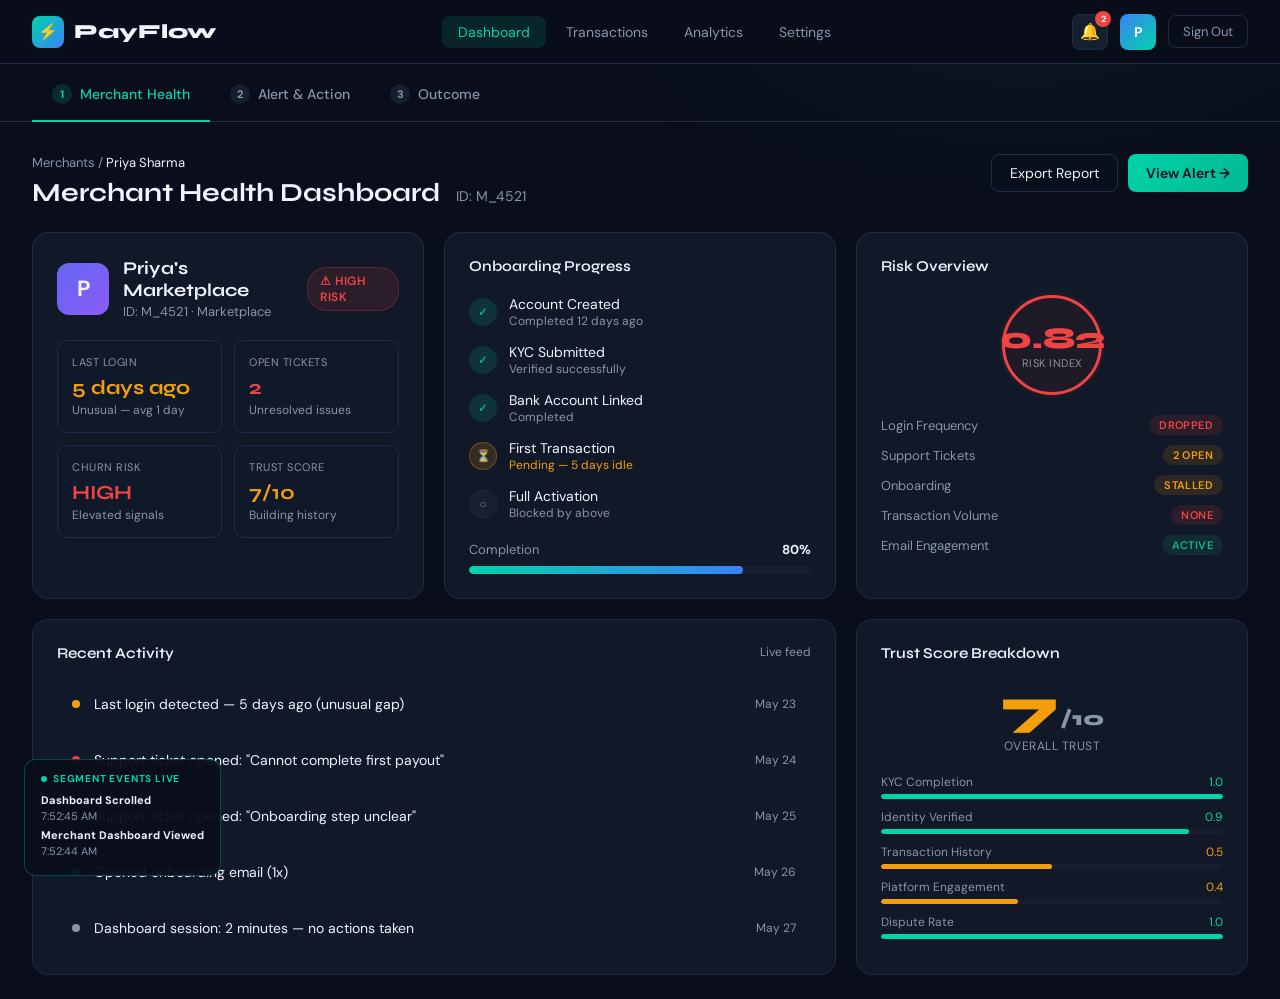
==== dashboard.html @ 8a87b772 "Add files via upload" ====
<!DOCTYPE html>
<html lang="en">
<head>
<meta charset="UTF-8"/>
<meta name="viewport" content="width=device-width, initial-scale=1.0"/>
<title>PayFlow – Merchant Dashboard</title>
<link href="https://fonts.googleapis.com/css2?family=Syne:wght@400;600;700;800&family=DM+Sans:wght@300;400;500&display=swap" rel="stylesheet"/>
<style>
  :root {
    --bg: #0a0e1a;
    --panel: #111827;
    --border: #1e2d45;
    --accent: #00d4aa;
    --accent2: #3b82f6;
    --warn: #f59e0b;
    --danger: #ef4444;
    --success: #10b981;
    --text: #f0f4ff;
    --muted: #8896a8;
    --card: #151f2e;
    --card2: #0f1929;
  }
  * { box-sizing: border-box; margin: 0; padding: 0; }
  body {
    background: var(--bg);
    font-family: 'DM Sans', sans-serif;
    color: var(--text);
    min-height: 100vh;
  }
  body::before {
    content: '';
    position: fixed; inset: 0;
    background: radial-gradient(ellipse 60% 40% at 80% 0%, rgba(0,212,170,0.05) 0%, transparent 60%);
    pointer-events: none; z-index: 0;
  }

  /* ---- TOPBAR ---- */
  .topbar {
    position: sticky; top: 0; z-index: 100;
    display: flex; align-items: center; justify-content: space-between;
    padding: 0 32px;
    height: 64px;
    background: rgba(10,14,26,0.92);
    backdrop-filter: blur(12px);
    border-bottom: 1px solid var(--border);
  }
  .logo {
    display: flex; align-items: center; gap: 10px;
    font-family: 'Syne', sans-serif; font-size: 20px; font-weight: 800;
  }
  .logo-icon {
    width: 32px; height: 32px;
    background: linear-gradient(135deg, var(--accent), var(--accent2));
    border-radius: 8px;
    display: flex; align-items: center; justify-content: center; font-size: 16px;
  }
  .nav-pills { display: flex; gap: 4px; }
  .nav-pill {
    padding: 7px 16px; border-radius: 8px; font-size: 14px;
    cursor: pointer; transition: all 0.2s; border: none;
    background: transparent; color: var(--muted); font-family: 'DM Sans', sans-serif;
  }
  .nav-pill:hover { color: var(--text); background: rgba(255,255,255,0.05); }
  .nav-pill.active { background: rgba(0,212,170,0.12); color: var(--accent); }
  .topbar-right { display: flex; align-items: center; gap: 12px; }
  .notification-btn {
    width: 36px; height: 36px; border-radius: 8px;
    background: var(--card); border: 1px solid var(--border);
    display: flex; align-items: center; justify-content: center;
    cursor: pointer; position: relative; font-size: 16px;
  }
  .notif-badge {
    position: absolute; top: -4px; right: -4px;
    width: 16px; height: 16px; border-radius: 50%;
    background: var(--danger); color: white;
    font-size: 9px; font-weight: 700;
    display: flex; align-items: center; justify-content: center;
  }
  .avatar {
    width: 36px; height: 36px; border-radius: 8px;
    background: linear-gradient(135deg, var(--accent2), var(--accent));
    display: flex; align-items: center; justify-content: center;
    font-weight: 700; font-size: 14px; color: white; cursor: pointer;
  }
  .logout-btn {
    padding: 7px 14px; border-radius: 8px;
    background: transparent; border: 1px solid var(--border);
    color: var(--muted); font-size: 13px; cursor: pointer;
    font-family: 'DM Sans', sans-serif;
    transition: all 0.2s;
  }
  .logout-btn:hover { border-color: var(--danger); color: var(--danger); }

  /* ---- SCREENS ---- */
  .screen { display: none; }
  .screen.active { display: block; }

  /* ---- SCREEN 1: MERCHANT DASHBOARD ---- */
  .page-header {
    padding: 32px 32px 0;
    display: flex; justify-content: space-between; align-items: flex-start;
  }
  .breadcrumb { font-size: 13px; color: var(--muted); margin-bottom: 6px; }
  .breadcrumb span { color: var(--text); }
  .page-title {
    font-family: 'Syne', sans-serif; font-size: 26px; font-weight: 700;
  }
  .page-title small { font-size: 14px; color: var(--muted); font-weight: 400; font-family: 'DM Sans', sans-serif; margin-left: 10px; }
  .action-row { display: flex; gap: 10px; }
  .btn-outline {
    padding: 9px 18px; border-radius: 8px;
    background: transparent; border: 1px solid var(--border);
    color: var(--text); font-size: 14px; cursor: pointer;
    font-family: 'DM Sans', sans-serif; transition: all 0.2s;
  }
  .btn-outline:hover { border-color: var(--accent); color: var(--accent); }
  .btn-action {
    padding: 9px 18px; border-radius: 8px;
    background: linear-gradient(135deg, var(--accent), #00b894);
    color: #0a0e1a; font-size: 14px; font-weight: 600; cursor: pointer;
    font-family: 'DM Sans', sans-serif; border: none; transition: all 0.2s;
  }
  .btn-action:hover { transform: translateY(-1px); box-shadow: 0 4px 16px rgba(0,212,170,0.3); }
  .dashboard-grid {
    padding: 24px 32px;
    display: grid;
    grid-template-columns: 1fr 1fr 1fr;
    grid-template-rows: auto auto;
    gap: 20px;
  }
  .merchant-card {
    grid-column: 1 / 2;
    grid-row: 1 / 2;
    background: var(--panel);
    border: 1px solid var(--border);
    border-radius: 16px; padding: 24px;
  }
  .merchant-header { display: flex; align-items: center; gap: 14px; margin-bottom: 20px; }
  .merchant-avatar {
    width: 52px; height: 52px; border-radius: 12px;
    background: linear-gradient(135deg, #6366f1, #8b5cf6);
    display: flex; align-items: center; justify-content: center;
    font-size: 22px; font-weight: 700; flex-shrink: 0;
  }
  .merchant-meta h3 { font-family: 'Syne', sans-serif; font-size: 18px; font-weight: 700; }
  .merchant-meta p { color: var(--muted); font-size: 13px; margin-top: 2px; }
  .merchant-badge {
    margin-left: auto; padding: 5px 12px; border-radius: 20px;
    font-size: 12px; font-weight: 600; text-transform: uppercase; letter-spacing: 0.5px;
  }
  .badge-high { background: rgba(239,68,68,0.12); color: var(--danger); border: 1px solid rgba(239,68,68,0.25); }
  .badge-medium { background: rgba(245,158,11,0.12); color: var(--warn); border: 1px solid rgba(245,158,11,0.25); }
  .badge-low { background: rgba(16,185,129,0.12); color: var(--success); border: 1px solid rgba(16,185,129,0.25); }
  .merchant-stats { display: grid; grid-template-columns: 1fr 1fr; gap: 12px; }
  .mstat {
    background: var(--card2);
    border: 1px solid var(--border); border-radius: 10px; padding: 14px;
  }
  .mstat-label { font-size: 11px; color: var(--muted); text-transform: uppercase; letter-spacing: 0.5px; margin-bottom: 6px; }
  .mstat-val { font-family: 'Syne', sans-serif; font-size: 20px; font-weight: 700; }
  .mstat-sub { font-size: 12px; color: var(--muted); margin-top: 2px; }
  .val-warn { color: var(--warn); }
  .val-danger { color: var(--danger); }
  .val-accent { color: var(--accent); }
  .val-success { color: var(--success); }

  /* Onboarding progress */
  .progress-card {
    grid-column: 2 / 3;
    grid-row: 1 / 2;
    background: var(--panel);
    border: 1px solid var(--border);
    border-radius: 16px; padding: 24px;
  }
  .progress-card h4 { font-family: 'Syne', sans-serif; font-size: 15px; font-weight: 600; margin-bottom: 20px; }
  .progress-steps { display: flex; flex-direction: column; gap: 14px; }
  .progress-step { display: flex; align-items: center; gap: 12px; }
  .step-icon {
    width: 28px; height: 28px; border-radius: 50%;
    display: flex; align-items: center; justify-content: center;
    font-size: 12px; flex-shrink: 0;
  }
  .step-done { background: rgba(0,212,170,0.15); color: var(--accent); }
  .step-active { background: rgba(245,158,11,0.15); color: var(--warn); border: 1px solid rgba(245,158,11,0.3); }
  .step-pending { background: var(--card); color: var(--muted); border: 1px solid var(--border); }
  .step-text { flex: 1; }
  .step-name { font-size: 14px; }
  .step-note { font-size: 12px; color: var(--muted); }
  .progress-bar-wrap { margin-top: 20px; }
  .progress-bar-label { display: flex; justify-content: space-between; font-size: 13px; color: var(--muted); margin-bottom: 8px; }
  .progress-bar-label strong { color: var(--text); }
  .progress-bar-track {
    height: 8px; border-radius: 4px;
    background: var(--card); overflow: hidden;
  }
  .progress-bar-fill {
    height: 100%; border-radius: 4px;
    background: linear-gradient(90deg, var(--accent), var(--accent2));
    transition: width 1s ease;
  }

  /* Risk card */
  .risk-card {
    grid-column: 3 / 4;
    grid-row: 1 / 2;
    background: var(--panel);
    border: 1px solid var(--border);
    border-radius: 16px; padding: 24px;
  }
  .risk-card h4 { font-family: 'Syne', sans-serif; font-size: 15px; font-weight: 600; margin-bottom: 20px; }
  .risk-score-circle {
    width: 100px; height: 100px; border-radius: 50%;
    border: 3px solid var(--danger);
    display: flex; flex-direction: column;
    align-items: center; justify-content: center;
    margin: 0 auto 20px;
    position: relative;
  }
  .risk-score-circle::before {
    content: '';
    position: absolute; inset: -6px; border-radius: 50%;
    background: rgba(239,68,68,0.06);
  }
  .risk-score-num { font-family: 'Syne', sans-serif; font-size: 30px; font-weight: 800; color: var(--danger); }
  .risk-score-label { font-size: 11px; color: var(--muted); text-transform: uppercase; letter-spacing: 0.5px; }
  .risk-indicators { display: flex; flex-direction: column; gap: 10px; }
  .risk-row { display: flex; justify-content: space-between; align-items: center; font-size: 13px; }
  .risk-row-label { color: var(--muted); }
  .risk-pill {
    padding: 3px 10px; border-radius: 20px; font-size: 11px; font-weight: 600;
    text-transform: uppercase; letter-spacing: 0.4px;
  }
  .pill-red { background: rgba(239,68,68,0.12); color: var(--danger); }
  .pill-warn { background: rgba(245,158,11,0.12); color: var(--warn); }
  .pill-green { background: rgba(16,185,129,0.12); color: var(--success); }

  /* Activity feed */
  .activity-card {
    grid-column: 1 / 3;
    background: var(--panel); border: 1px solid var(--border);
    border-radius: 16px; padding: 24px;
  }
  .activity-card h4 { font-family: 'Syne', sans-serif; font-size: 15px; font-weight: 600; margin-bottom: 20px; display: flex; justify-content: space-between; }
  .activity-card h4 span { font-family: 'DM Sans'; font-size: 12px; color: var(--muted); font-weight: 400; }
  .activity-list { display: flex; flex-direction: column; gap: 12px; }
  .activity-item {
    display: flex; align-items: center; gap: 14px;
    padding: 12px 14px; border-radius: 10px;
    background: var(--card2); border: 1px solid transparent;
    transition: border-color 0.2s;
  }
  .activity-item:hover { border-color: var(--border); }
  .activity-dot {
    width: 8px; height: 8px; border-radius: 50%; flex-shrink: 0;
  }
  .activity-text { flex: 1; font-size: 14px; }
  .activity-time { font-size: 12px; color: var(--muted); }

  /* Trust card */
  .trust-card {
    grid-column: 3 / 4;
    background: var(--panel); border: 1px solid var(--border);
    border-radius: 16px; padding: 24px;
  }
  .trust-card h4 { font-family: 'Syne', sans-serif; font-size: 15px; font-weight: 600; margin-bottom: 20px; }
  .trust-big { text-align: center; margin-bottom: 20px; }
  .trust-num { font-family: 'Syne', sans-serif; font-size: 52px; font-weight: 800; color: var(--warn); line-height: 1; }
  .trust-denom { font-size: 20px; color: var(--muted); }
  .trust-label { font-size: 12px; color: var(--muted); margin-top: 4px; text-transform: uppercase; letter-spacing: 0.5px; }
  .trust-bars { display: flex; flex-direction: column; gap: 10px; }
  .tbar-row { display: flex; flex-direction: column; gap: 4px; }
  .tbar-label { display: flex; justify-content: space-between; font-size: 12px; color: var(--muted); }
  .tbar-track { height: 5px; border-radius: 3px; background: var(--card); overflow: hidden; }
  .tbar-fill { height: 100%; border-radius: 3px; }

  /* ---- SCREEN 2: ALERT & ACTION ---- */
  .alert-page { padding: 32px; }
  .alert-banner {
    background: rgba(239,68,68,0.08);
    border: 1px solid rgba(239,68,68,0.3);
    border-radius: 14px; padding: 20px 24px;
    display: flex; align-items: center; gap: 16px;
    margin-bottom: 28px;
    animation: slideIn 0.5s ease;
  }
  @keyframes slideIn { from { opacity:0; transform: translateY(-10px); } to { opacity:1; transform: translateY(0); } }
  .alert-icon { font-size: 28px; flex-shrink: 0; }
  .alert-text h3 { font-family: 'Syne', sans-serif; font-size: 18px; color: var(--danger); margin-bottom: 4px; }
  .alert-text p { color: var(--muted); font-size: 14px; }
  .alert-timestamp { margin-left: auto; font-size: 13px; color: var(--muted); text-align: right; }
  .alert-timestamp strong { display: block; color: var(--text); font-size: 15px; }
  .alert-grid { display: grid; grid-template-columns: 1fr 1fr; gap: 20px; }
  .slack-card {
    background: var(--panel); border: 1px solid var(--border);
    border-radius: 16px; padding: 24px;
  }
  .slack-card h4 {
    font-family: 'Syne', sans-serif; font-size: 15px; font-weight: 600;
    display: flex; align-items: center; gap: 8px; margin-bottom: 20px;
  }
  .slack-notif {
    background: #1a1f2e; border: 1px solid #2a3a50;
    border-left: 3px solid #4a154b; border-radius: 10px; padding: 16px;
    margin-bottom: 14px;
  }
  .slack-header { display: flex; align-items: center; gap: 8px; margin-bottom: 10px; }
  .slack-app { font-size: 12px; font-weight: 700; color: #e8b4f5; }
  .slack-time { font-size: 11px; color: var(--muted); margin-left: auto; }
  .slack-body { font-size: 14px; line-height: 1.6; }
  .slack-body strong { color: var(--danger); }
  .slack-field { margin-top: 10px; font-size: 12px; color: var(--muted); }
  .slack-field span { color: var(--text); }
  .crm-card {
    background: var(--panel); border: 1px solid var(--border);
    border-radius: 16px; padding: 24px;
  }
  .crm-card h4 {
    font-family: 'Syne', sans-serif; font-size: 15px; font-weight: 600;
    display: flex; align-items: center; gap: 8px; margin-bottom: 20px;
  }
  .crm-timeline { display: flex; flex-direction: column; gap: 0; position: relative; }
  .crm-timeline::before {
    content: ''; position: absolute; left: 10px; top: 12px; bottom: 12px;
    width: 1px; background: var(--border);
  }
  .crm-event { display: flex; gap: 16px; margin-bottom: 16px; position: relative; }
  .crm-dot {
    width: 20px; height: 20px; border-radius: 50%;
    flex-shrink: 0; display: flex; align-items: center; justify-content: center;
    font-size: 10px; z-index: 1;
  }
  .crm-event-body { flex: 1; padding-top: 0; }
  .crm-event-title { font-size: 14px; font-weight: 500; }
  .crm-event-date { font-size: 12px; color: var(--muted); margin-top: 2px; }
  .email-draft {
    background: var(--card2); border: 1px solid var(--border);
    border-radius: 12px; padding: 18px; margin-top: 16px;
  }
  .email-header { display: flex; justify-content: space-between; margin-bottom: 12px; }
  .email-field { font-size: 13px; color: var(--muted); margin-bottom: 6px; }
  .email-field span { color: var(--text); }
  .email-body { font-size: 14px; line-height: 1.7; color: var(--text); border-top: 1px solid var(--border); padding-top: 12px; }
  .send-btn {
    width: 100%; margin-top: 14px;
    background: var(--accent2); color: white;
    border: none; border-radius: 8px;
    padding: 11px; font-size: 14px; font-weight: 600;
    cursor: pointer; font-family: 'DM Sans', sans-serif;
    transition: all 0.2s;
  }
  .send-btn:hover { background: #2563eb; transform: translateY(-1px); }

  /* ---- SCREEN 3: OUTCOME ---- */
  .outcome-page { padding: 32px; }
  .outcome-hero {
    text-align: center; padding: 48px 32px;
    background: var(--panel); border: 1px solid rgba(0,212,170,0.2);
    border-radius: 20px; margin-bottom: 28px;
    position: relative; overflow: hidden;
  }
  .outcome-hero::before {
    content: '';
    position: absolute; inset: 0;
    background: radial-gradient(ellipse 70% 60% at 50% 0%, rgba(0,212,170,0.08) 0%, transparent 70%);
  }
  .outcome-hero-content { position: relative; }
  .outcome-check {
    width: 72px; height: 72px; border-radius: 50%;
    background: rgba(0,212,170,0.12); border: 2px solid var(--accent);
    display: flex; align-items: center; justify-content: center;
    font-size: 32px; margin: 0 auto 20px;
    animation: popIn 0.5s ease;
  }
  @keyframes popIn { from { transform: scale(0); } to { transform: scale(1); } }
  .outcome-hero h2 {
    font-family: 'Syne', sans-serif; font-size: 32px; font-weight: 800;
    letter-spacing: -0.5px; margin-bottom: 8px;
  }
  .outcome-hero h2 span { color: var(--accent); }
  .outcome-hero p { color: var(--muted); font-size: 16px; }
  .big-metric {
    font-family: 'Syne', sans-serif;
    font-size: 80px; font-weight: 800;
    color: var(--accent);
    line-height: 1; margin: 20px 0 8px;
    letter-spacing: -2px;
  }
  .metric-desc { font-size: 18px; color: var(--muted); margin-bottom: 8px; }
  .metric-sub { font-size: 14px; color: var(--muted); }
  .outcome-grid { display: grid; grid-template-columns: 1fr 1fr 1fr; gap: 20px; }
  .outcome-stat {
    background: var(--panel); border: 1px solid var(--border);
    border-radius: 16px; padding: 24px; text-align: center;
  }
  .outcome-stat .stat-icon { font-size: 28px; margin-bottom: 12px; }
  .outcome-stat .stat-num {
    font-family: 'Syne', sans-serif; font-size: 36px; font-weight: 800;
    line-height: 1; margin-bottom: 6px;
  }
  .outcome-stat .stat-label { font-size: 14px; color: var(--muted); }
  .merchant-resolved {
    background: var(--panel); border: 1px solid var(--border);
    border-radius: 16px; padding: 24px; margin-top: 20px;
  }
  .merchant-resolved h4 {
    font-family: 'Syne', sans-serif; font-size: 16px; font-weight: 600;
    margin-bottom: 16px;
  }
  .resolved-row {
    display: flex; align-items: center; justify-content: space-between;
    padding: 14px; background: var(--card2); border-radius: 10px;
    border: 1px solid rgba(0,212,170,0.2);
  }
  .resolved-merchant { display: flex; align-items: center; gap: 12px; }
  .resolved-merchant .ava { width: 38px; height: 38px; border-radius: 8px; background: linear-gradient(135deg, #6366f1, #8b5cf6); display: flex; align-items: center; justify-content: center; font-size: 16px; font-weight: 700; }
  .resolved-merchant .name { font-size: 15px; font-weight: 600; }
  .resolved-merchant .sub { font-size: 12px; color: var(--muted); }
  .status-badge { padding: 6px 14px; border-radius: 20px; font-size: 12px; font-weight: 700; text-transform: uppercase; letter-spacing: 0.5px; }
  .status-active { background: rgba(0,212,170,0.12); color: var(--accent); border: 1px solid rgba(0,212,170,0.3); }

  /* ---- SCREEN NAV TABS ---- */
  .screen-nav {
    display: flex; gap: 0;
    padding: 0 32px;
    border-bottom: 1px solid var(--border);
    margin-top: 4px;
  }
  .screen-tab {
    padding: 16px 20px; font-size: 14px; font-weight: 500;
    cursor: pointer; border: none; background: transparent;
    color: var(--muted); font-family: 'DM Sans', sans-serif;
    border-bottom: 2px solid transparent; margin-bottom: -1px;
    transition: all 0.2s; display: flex; align-items: center; gap: 8px;
  }
  .screen-tab:hover { color: var(--text); }
  .screen-tab.active { color: var(--accent); border-bottom-color: var(--accent); }
  .screen-tab .tab-num {
    width: 20px; height: 20px; border-radius: 50%; font-size: 11px; font-weight: 700;
    display: flex; align-items: center; justify-content: center;
  }
  .screen-tab.active .tab-num { background: rgba(0,212,170,0.15); color: var(--accent); }
  .screen-tab:not(.active) .tab-num { background: var(--card); color: var(--muted); }

  /* TOAST */
  .toast {
    position: fixed; bottom: 24px; right: 24px;
    background: var(--card); border: 1px solid var(--accent);
    border-radius: 12px; padding: 14px 20px;
    font-size: 14px; display: flex; align-items: center; gap: 10px;
    opacity: 0; transform: translateY(20px);
    transition: all 0.3s; z-index: 999;
  }
  .toast.show { opacity: 1; transform: translateY(0); }
  .toast-dot { width: 8px; height: 8px; border-radius: 50%; background: var(--accent); flex-shrink: 0; }

  /* SEGMENT TRACKER OVERLAY */
  .tracker-overlay {
    position: fixed; bottom: 24px; left: 24px;
    background: rgba(10,14,26,0.95);
    border: 1px solid rgba(0,212,170,0.3);
    border-radius: 12px; padding: 12px 16px;
    font-size: 11px; z-index: 50;
    max-width: 300px; max-height: 180px; overflow-y: auto;
  }
  .tracker-title {
    font-size: 10px; color: var(--accent); font-weight: 700;
    text-transform: uppercase; letter-spacing: 0.8px; margin-bottom: 8px;
    display: flex; align-items: center; gap: 6px;
  }
  .tracker-pulse { width: 6px; height: 6px; border-radius: 50%; background: var(--accent); animation: pulse 1.5s infinite; }
  @keyframes pulse { 0%, 100% { opacity:1; } 50% { opacity:0.3; } }
  .tracker-event { color: var(--muted); margin-bottom: 4px; line-height: 1.4; }
  .tracker-event strong { color: var(--text); }
</style>

<!-- Segment Analytics -->
<script>
!function(){var i="analytics",analytics=window[i]=window[i]||[];if(!analytics.initialize)if(analytics.invoked)console.error("Segment snippet included twice.");else{analytics.invoked=!0;analytics.methods=["track","page","identify"];analytics.factory=function(e){return function(){var n=Array.prototype.slice.call(arguments);n.unshift(e);analytics.push(n);return analytics}};for(var n=0;n<analytics.methods.length;n++){analytics[analytics.methods[n]]=analytics.factory(analytics.methods[n])}analytics.load=function(key){var t=document.createElement("script");t.async=!0;t.src="https://cdn.segment.com/analytics.js/v1/"+key+"/analytics.min.js";var r=document.getElementsByTagName("script")[0];r.parentNode.insertBefore(t,r)};analytics.load("bCIQ3VUibreTA3bCSBKXZNj5gRkUw1O6");analytics.page("Merchant Dashboard", {
  screen: "dashboard_overview",
  use_case: "UC1_Merchant_Lifecycle",
  platform: "PayFlow Merchant Portal"
});}}();
</script>
</head>
<body>

<!-- TOPBAR -->
<div class="topbar">
  <div class="logo"><div class="logo-icon">⚡</div> PayFlow</div>
  <div class="nav-pills">
    <button class="nav-pill active" onclick="trackNav('Dashboard')">Dashboard</button>
    <button class="nav-pill" onclick="trackNav('Transactions')">Transactions</button>
    <button class="nav-pill" onclick="trackNav('Analytics')">Analytics</button>
    <button class="nav-pill" onclick="trackNav('Settings')">Settings</button>
  </div>
  <div class="topbar-right">
    <div class="notification-btn" onclick="trackNotificationClick()">🔔<div class="notif-badge">2</div></div>
    <div class="avatar" id="userAvatar">P</div>
    <button class="logout-btn" onclick="handleLogout()">Sign Out</button>
  </div>
</div>

<!-- SCREEN TABS -->
<div class="screen-nav">
  <button class="screen-tab active" id="tab1" onclick="switchScreen(1)">
    <span class="tab-num">1</span> Merchant Health
  </button>
  <button class="screen-tab" id="tab2" onclick="switchScreen(2)">
    <span class="tab-num">2</span> Alert & Action
  </button>
  <button class="screen-tab" id="tab3" onclick="switchScreen(3)">
    <span class="tab-num">3</span> Outcome
  </button>
</div>

<!-- ============= SCREEN 1: MERCHANT DASHBOARD ============= -->
<div class="screen active" id="screen1">
  <div class="page-header">
    <div>
      <div class="breadcrumb">Merchants / <span id="merchantName">Priya Sharma</span></div>
      <div class="page-title">Merchant Health Dashboard <small id="merchantIdLabel">ID: M_4521</small></div>
    </div>
    <div class="action-row">
      <button class="btn-outline" onclick="trackAction('export_report')">Export Report</button>
      <button class="btn-action" onclick="switchScreen(2)">View Alert →</button>
    </div>
  </div>

  <div class="dashboard-grid">
    <!-- Merchant Card -->
    <div class="merchant-card">
      <div class="merchant-header">
        <div class="merchant-avatar" id="merchantAva">P</div>
        <div class="merchant-meta">
          <h3 id="merchantDisplayName">Priya's Marketplace</h3>
          <p id="merchantDisplayId">ID: M_4521 · Marketplace</p>
        </div>
        <div class="merchant-badge badge-high" id="churnBadge">⚠ HIGH RISK</div>
      </div>
      <div class="merchant-stats">
        <div class="mstat" onclick="trackCardClick('last_login')">
          <div class="mstat-label">Last Login</div>
          <div class="mstat-val val-warn" id="lastLoginVal">5 days ago</div>
          <div class="mstat-sub">Unusual — avg 1 day</div>
        </div>
        <div class="mstat" onclick="trackCardClick('support_tickets')">
          <div class="mstat-label">Open Tickets</div>
          <div class="mstat-val val-danger" id="ticketsVal">2</div>
          <div class="mstat-sub">Unresolved issues</div>
        </div>
        <div class="mstat" onclick="trackCardClick('churn_risk')">
          <div class="mstat-label">Churn Risk</div>
          <div class="mstat-val val-danger" id="churnVal">HIGH</div>
          <div class="mstat-sub">Elevated signals</div>
        </div>
        <div class="mstat" onclick="trackCardClick('trust_score')">
          <div class="mstat-label">Trust Score</div>
          <div class="mstat-val val-warn" id="trustVal">7/10</div>
          <div class="mstat-sub">Building history</div>
        </div>
      </div>
    </div>

    <!-- Onboarding Progress -->
    <div class="progress-card">
      <h4>Onboarding Progress</h4>
      <div class="progress-steps">
        <div class="progress-step">
          <div class="step-icon step-done">✓</div>
          <div class="step-text">
            <div class="step-name">Account Created</div>
            <div class="step-note">Completed 12 days ago</div>
          </div>
        </div>
        <div class="progress-step">
          <div class="step-icon step-done">✓</div>
          <div class="step-text">
            <div class="step-name">KYC Submitted</div>
            <div class="step-note">Verified successfully</div>
          </div>
        </div>
        <div class="progress-step">
          <div class="step-icon step-done">✓</div>
          <div class="step-text">
            <div class="step-name">Bank Account Linked</div>
            <div class="step-note">Completed</div>
          </div>
        </div>
        <div class="progress-step">
          <div class="step-icon step-active">⏳</div>
          <div class="step-text">
            <div class="step-name">First Transaction</div>
            <div class="step-note" style="color:var(--warn)">Pending — 5 days idle</div>
          </div>
        </div>
        <div class="progress-step">
          <div class="step-icon step-pending">○</div>
          <div class="step-text">
            <div class="step-name">Full Activation</div>
            <div class="step-note">Blocked by above</div>
          </div>
        </div>
      </div>
      <div class="progress-bar-wrap" onclick="trackCardClick('onboarding_progress')">
        <div class="progress-bar-label">
          <span>Completion</span>
          <strong>80%</strong>
        </div>
        <div class="progress-bar-track">
          <div class="progress-bar-fill" style="width:80%"></div>
        </div>
      </div>
    </div>

    <!-- Risk Card -->
    <div class="risk-card">
      <h4>Risk Overview</h4>
      <div class="risk-score-circle" onclick="trackCardClick('risk_score')">
        <div class="risk-score-num">0.82</div>
        <div class="risk-score-label">Risk Index</div>
      </div>
      <div class="risk-indicators">
        <div class="risk-row">
          <span class="risk-row-label">Login Frequency</span>
          <span class="risk-pill pill-red">Dropped</span>
        </div>
        <div class="risk-row">
          <span class="risk-row-label">Support Tickets</span>
          <span class="risk-pill pill-warn">2 Open</span>
        </div>
        <div class="risk-row">
          <span class="risk-row-label">Onboarding</span>
          <span class="risk-pill pill-warn">Stalled</span>
        </div>
        <div class="risk-row">
          <span class="risk-row-label">Transaction Volume</span>
          <span class="risk-pill pill-red">None</span>
        </div>
        <div class="risk-row">
          <span class="risk-row-label">Email Engagement</span>
          <span class="risk-pill pill-green">Active</span>
        </div>
      </div>
    </div>

    <!-- Activity Feed -->
    <div class="activity-card">
      <h4>Recent Activity <span>Live feed</span></h4>
      <div class="activity-list">
        <div class="activity-item" onclick="trackCardClick('activity_login')">
          <div class="activity-dot" style="background:var(--warn)"></div>
          <div class="activity-text">Last login detected — 5 days ago (unusual gap)</div>
          <div class="activity-time">May 23</div>
        </div>
        <div class="activity-item" onclick="trackCardClick('activity_ticket')">
          <div class="activity-dot" style="background:var(--danger)"></div>
          <div class="activity-text">Support ticket opened: "Cannot complete first payout"</div>
          <div class="activity-time">May 24</div>
        </div>
        <div class="activity-item" onclick="trackCardClick('activity_ticket2')">
          <div class="activity-dot" style="background:var(--danger)"></div>
          <div class="activity-text">Support ticket opened: "Onboarding step unclear"</div>
          <div class="activity-time">May 25</div>
        </div>
        <div class="activity-item" onclick="trackCardClick('activity_email')">
          <div class="activity-dot" style="background:var(--accent)"></div>
          <div class="activity-text">Opened onboarding email (1x)</div>
          <div class="activity-time">May 26</div>
        </div>
        <div class="activity-item" onclick="trackCardClick('activity_session')">
          <div class="activity-dot" style="background:var(--muted)"></div>
          <div class="activity-text">Dashboard session: 2 minutes — no actions taken</div>
          <div class="activity-time">May 27</div>
        </div>
      </div>
    </div>

    <!-- Trust Score -->
    <div class="trust-card">
      <h4>Trust Score Breakdown</h4>
      <div class="trust-big" onclick="trackCardClick('trust_breakdown')">
        <div class="trust-num">7<span class="trust-denom">/10</span></div>
        <div class="trust-label">Overall Trust</div>
      </div>
      <div class="trust-bars">
        <div class="tbar-row">
          <div class="tbar-label"><span>KYC Completion</span><span style="color:var(--accent)">1.0</span></div>
          <div class="tbar-track"><div class="tbar-fill" style="width:100%;background:var(--accent)"></div></div>
        </div>
        <div class="tbar-row">
          <div class="tbar-label"><span>Identity Verified</span><span style="color:var(--accent)">0.9</span></div>
          <div class="tbar-track"><div class="tbar-fill" style="width:90%;background:var(--accent)"></div></div>
        </div>
        <div class="tbar-row">
          <div class="tbar-label"><span>Transaction History</span><span style="color:var(--warn)">0.5</span></div>
          <div class="tbar-track"><div class="tbar-fill" style="width:50%;background:var(--warn)"></div></div>
        </div>
        <div class="tbar-row">
          <div class="tbar-label"><span>Platform Engagement</span><span style="color:var(--warn)">0.4</span></div>
          <div class="tbar-track"><div class="tbar-fill" style="width:40%;background:var(--warn)"></div></div>
        </div>
        <div class="tbar-row">
          <div class="tbar-label"><span>Dispute Rate</span><span style="color:var(--accent)">1.0</span></div>
          <div class="tbar-track"><div class="tbar-fill" style="width:100%;background:var(--accent)"></div></div>
        </div>
      </div>
    </div>
  </div>
</div>

<!-- ============= SCREEN 2: ALERT & ACTION ============= -->
<div class="screen" id="screen2">
  <div class="alert-page">
    <div class="alert-banner">
      <div class="alert-icon">⚠️</div>
      <div class="alert-text">
        <h3>High Churn Risk Detected — Immediate Action Required</h3>
        <p id="alertMerchantInfo">Merchant Priya Sharma (M_4521) has not completed onboarding in 12 days — 5-day login gap detected</p>
      </div>
      <div class="alert-timestamp">
        <strong id="alertTime">Today, 09:42 AM</strong>
        Real-time alert
      </div>
    </div>

    <div class="alert-grid">
      <!-- Slack -->
      <div class="slack-card">
        <h4>💬 Slack Notification — Support Team</h4>
        <div class="slack-notif">
          <div class="slack-header">
            <span class="slack-app">#merchant-alerts</span>
            <span class="slack-time" id="slackTime">09:42 AM</span>
          </div>
          <div class="slack-body">
            🚨 <strong>High Churn Risk: <span id="slackMerchantEmail">priya@marketplace.com</span></strong><br/>
            Merchant has not completed onboarding in 12 days.<br/>
            Login gap: 5 days. Open tickets: 2. Trust score: 7/10.
          </div>
          <div class="slack-field">Assigned to: <span>Support Team</span></div>
          <div class="slack-field">Priority: <span style="color:var(--danger)">HIGH</span></div>
        </div>
        <div class="email-draft">
          <div class="email-header">
            <div style="font-family:'Syne',sans-serif;font-size:14px;font-weight:600;">Draft Response Email</div>
            <div style="font-size:12px;color:var(--muted)">Support drafting</div>
          </div>
          <div class="email-field">To: <span id="emailTo">priya@marketplace.com</span></div>
          <div class="email-field">Subject: <span>We noticed you've been stuck — let us help</span></div>
          <div class="email-body" id="emailBody">
            Hi Priya,<br/><br/>
            We noticed you haven't completed your first payout yet — we'd love to help you get there.<br/><br/>
            Your account is 80% set up. Let's finish together.
          </div>
          <button class="send-btn" onclick="handleSendEmail()">Send Email Now →</button>
        </div>
      </div>

      <!-- CRM -->
      <div class="crm-card">
        <h4>📋 CRM — Merchant History</h4>
        <div class="crm-timeline">
          <div class="crm-event">
            <div class="crm-dot" style="background:rgba(0,212,170,0.15);color:var(--accent);border:1px solid rgba(0,212,170,0.3);">✓</div>
            <div class="crm-event-body">
              <div class="crm-event-title">Account created & KYC submitted</div>
              <div class="crm-event-date">May 16 · Completed automatically</div>
            </div>
          </div>
          <div class="crm-event">
            <div class="crm-dot" style="background:rgba(0,212,170,0.15);color:var(--accent);border:1px solid rgba(0,212,170,0.3);">✓</div>
            <div class="crm-event-body">
              <div class="crm-event-title">Bank account linked</div>
              <div class="crm-event-date">May 17 · Verified</div>
            </div>
          </div>
          <div class="crm-event">
            <div class="crm-dot" style="background:rgba(245,158,11,0.15);color:var(--warn);border:1px solid rgba(245,158,11,0.3);">!</div>
            <div class="crm-event-body">
              <div class="crm-event-title">Ticket opened — "First payout unclear"</div>
              <div class="crm-event-date">May 24 · Unresolved</div>
            </div>
          </div>
          <div class="crm-event">
            <div class="crm-dot" style="background:rgba(245,158,11,0.15);color:var(--warn);border:1px solid rgba(245,158,11,0.3);">!</div>
            <div class="crm-event-body">
              <div class="crm-event-title">Ticket opened — "Onboarding step unclear"</div>
              <div class="crm-event-date">May 25 · Unresolved</div>
            </div>
          </div>
          <div class="crm-event">
            <div class="crm-dot" style="background:rgba(239,68,68,0.15);color:var(--danger);border:1px solid rgba(239,68,68,0.3);">✕</div>
            <div class="crm-event-body">
              <div class="crm-event-title">Login gap — 5 days idle (HIGH churn signal)</div>
              <div class="crm-event-date">May 28 · Auto-flagged</div>
            </div>
          </div>
          <div class="crm-event">
            <div class="crm-dot" style="background:rgba(59,130,246,0.15);color:var(--accent2);border:1px solid rgba(59,130,246,0.3);">→</div>
            <div class="crm-event-body">
              <div class="crm-event-title" style="color:var(--accent2)">Support team alerted via Slack</div>
              <div class="crm-event-date">May 28, 09:42 AM · Now</div>
            </div>
          </div>
        </div>
      </div>
    </div>
  </div>
</div>

<!-- ============= SCREEN 3: OUTCOME ============= -->
<div class="screen" id="screen3">
  <div class="outcome-page">
    <div class="outcome-hero">
      <div class="outcome-hero-content">
        <div class="outcome-check">✓</div>
        <h2>Merchant <span id="outcomeNameDisplay">Priya</span> is Back!</h2>
        <p>Email responded · Onboarding completed · First transaction processed</p>
        <div class="big-metric">15–20%</div>
        <div class="metric-desc">of at-risk merchants recovered</div>
        <div class="metric-sub">Support team reaches out immediately → merchants don't churn</div>
      </div>
    </div>

    <div class="outcome-grid">
      <div class="outcome-stat">
        <div class="stat-icon">💬</div>
        <div class="stat-num" style="color:var(--accent)">2 hrs</div>
        <div class="stat-label">Response time to alert</div>
      </div>
      <div class="outcome-stat">
        <div class="stat-icon">✅</div>
        <div class="stat-num" style="color:var(--success)">100%</div>
        <div class="stat-label">Onboarding completed</div>
      </div>
      <div class="outcome-stat">
        <div class="stat-icon">💸</div>
        <div class="stat-num" style="color:var(--accent2)">+$5K</div>
        <div class="stat-label">First transaction volume</div>
      </div>
    </div>

    <div class="merchant-resolved">
      <h4>Merchant Status — Updated</h4>
      <div class="resolved-row">
        <div class="resolved-merchant">
          <div class="ava">P</div>
          <div>
            <div class="name" id="resolvedMerchantName">Priya's Marketplace</div>
            <div class="sub" id="resolvedMerchantId">ID: M_4521 · Now Active</div>
          </div>
        </div>
        <div style="display:flex;align-items:center;gap:16px;">
          <div style="text-align:right;">
            <div style="font-size:12px;color:var(--muted);">Was</div>
            <div style="color:var(--danger);font-weight:600;font-size:14px;">HIGH RISK</div>
          </div>
          <div style="color:var(--muted);font-size:20px;">→</div>
          <div style="text-align:right;">
            <div style="font-size:12px;color:var(--muted);">Now</div>
            <div class="status-badge status-active">Active ✓</div>
          </div>
        </div>
      </div>
    </div>
  </div>
</div>

<!-- TOAST -->
<div class="toast" id="toast">
  <div class="toast-dot"></div>
  <span id="toastMsg">Action tracked</span>
</div>

<!-- Segment Event Tracker Overlay -->
<div class="tracker-overlay">
  <div class="tracker-title"><div class="tracker-pulse"></div> Segment Events Live</div>
  <div id="trackerLog"></div>
</div>

<script>
  let merchantData = {};
  let currentScreen = 1;
  let screenTimes = { 1: Date.now(), 2: null, 3: null };

  // ---- INIT ----
  function init() {
    // Load merchant data from storage
    const stored = localStorage.getItem('merchantData');
    if (stored) {
      merchantData = JSON.parse(stored);
    } else {
      merchantData = {
        merchantId: 'M_4521',
        email: 'priya@marketplace.com',
        firstName: 'Priya',
        lastName: 'Sharma',
        businessName: "Priya's Marketplace",
        businessType: 'Marketplace',
        onboardingProgress: 80,
        lastLogin: '5 days ago',
        supportTickets: 2,
        churnRisk: 'HIGH',
        trustScore: '7/10',
        status: 'at_risk'
      };
      localStorage.setItem('merchantData', JSON.stringify(merchantData));
    }

    // Hydrate UI
    const name = (merchantData.firstName || 'P').charAt(0).toUpperCase();
    document.getElementById('merchantName').textContent = merchantData.firstName + ' ' + (merchantData.lastName || '');
    document.getElementById('merchantIdLabel').textContent = 'ID: ' + merchantData.merchantId;
    document.getElementById('merchantDisplayName').textContent = merchantData.businessName || merchantData.email;
    document.getElementById('merchantDisplayId').textContent = 'ID: ' + merchantData.merchantId + ' · ' + (merchantData.businessType || 'Merchant');
    document.getElementById('merchantAva').textContent = name;
    document.getElementById('userAvatar').textContent = name;
    document.getElementById('lastLoginVal').textContent = merchantData.lastLogin || '5 days ago';
    document.getElementById('ticketsVal').textContent = merchantData.supportTickets || 2;
    document.getElementById('churnVal').textContent = merchantData.churnRisk || 'HIGH';
    document.getElementById('trustVal').textContent = merchantData.trustScore || '7/10';

    // Alert screen
    document.getElementById('alertMerchantInfo').textContent =
      'Merchant ' + merchantData.firstName + ' ' + (merchantData.lastName || '') +
      ' (' + merchantData.merchantId + ') has not completed onboarding in 12 days — 5-day login gap detected';
    document.getElementById('slackMerchantEmail').textContent = merchantData.email || 'merchant@example.com';
    document.getElementById('emailTo').textContent = merchantData.email || 'merchant@example.com';
    document.getElementById('emailBody').innerHTML =
      'Hi ' + merchantData.firstName + ',<br/><br/>' +
      "We noticed you haven't completed your first payout yet — we'd love to help you get there.<br/><br/>" +
      'Your account is 80% set up. Let\'s finish together.';

    // Outcome screen
    document.getElementById('outcomeNameDisplay').textContent = merchantData.firstName || 'Merchant';
    document.getElementById('resolvedMerchantName').textContent = merchantData.businessName || merchantData.email;
    document.getElementById('resolvedMerchantId').textContent = 'ID: ' + merchantData.merchantId + ' · Now Active';

    // Set alert time
    const now = new Date();
    const timeStr = now.toLocaleTimeString([], {hour:'2-digit', minute:'2-digit'});
    document.getElementById('alertTime').textContent = 'Today, ' + timeStr;
    document.getElementById('slackTime').textContent = timeStr;

    // Segment identify
    analytics.identify(merchantData.merchantId, {
      email: merchantData.email,
      name: merchantData.firstName + ' ' + (merchantData.lastName || ''),
      businessName: merchantData.businessName,
      onboardingProgress: merchantData.onboardingProgress,
      churnRisk: merchantData.churnRisk,
      trustScore: merchantData.trustScore,
      supportTickets: merchantData.supportTickets,
      lastLoginAt: merchantData.lastLogin,
      status: merchantData.status || 'at_risk',
      lastSeenAt: new Date().toISOString()
    });

    // Track dashboard viewed
    trackSegment('Merchant Dashboard Viewed', {
      merchant_id: merchantData.merchantId,
      screen: 'screen_1_merchant_health',
      churn_risk: merchantData.churnRisk,
      trust_score: merchantData.trustScore,
      onboarding_progress: merchantData.onboardingProgress,
      support_tickets: merchantData.supportTickets,
      use_case: 'UC1_Merchant_Lifecycle'
    });
  }

  // ---- SEGMENT TRACKER ----
  function trackSegment(eventName, props) {
    analytics.track(eventName, { ...props, timestamp: new Date().toISOString() });
    logTrackerEvent(eventName);
  }

  function logTrackerEvent(eventName) {
    const log = document.getElementById('trackerLog');
    const item = document.createElement('div');
    item.className = 'tracker-event';
    item.innerHTML = '<strong>' + eventName + '</strong><br/>' + new Date().toLocaleTimeString();
    log.insertBefore(item, log.firstChild);
    // Keep only last 5
    while (log.children.length > 5) log.removeChild(log.lastChild);
  }

  // ---- SCREEN SWITCHING ----
  function switchScreen(n) {
    // Track time spent on current screen
    const timeSpent = Math.round((Date.now() - (screenTimes[currentScreen] || Date.now())) / 1000);
    trackSegment('Dashboard Screen Exited', {
      merchant_id: merchantData.merchantId,
      screen_number: currentScreen,
      screen_name: ['', 'merchant_health', 'alert_action', 'outcome'][currentScreen],
      time_spent_seconds: timeSpent
    });

    document.getElementById('screen' + currentScreen).classList.remove('active');
    document.getElementById('tab' + currentScreen).classList.remove('active');
    currentScreen = n;
    document.getElementById('screen' + n).classList.add('active');
    document.getElementById('tab' + n).classList.add('active');
    screenTimes[n] = Date.now();

    const screenNames = { 1: 'Screen 1 – Merchant Health', 2: 'Screen 2 – Alert & Action', 3: 'Screen 3 – Outcome' };
    trackSegment('Dashboard Screen Viewed', {
      merchant_id: merchantData.merchantId,
      screen_number: n,
      screen_name: ['', 'merchant_health', 'alert_action', 'outcome'][n],
      screen_label: screenNames[n],
      churn_risk: merchantData.churnRisk,
      use_case: 'UC1_Merchant_Lifecycle'
    });

    analytics.page(screenNames[n], {
      merchant_id: merchantData.merchantId,
      use_case: 'UC1_Merchant_Lifecycle'
    });
  }

  // ---- ACTION HANDLERS ----
  function trackCardClick(cardName) {
    trackSegment('Dashboard Card Clicked', {
      merchant_id: merchantData.merchantId,
      card_name: cardName,
      screen: 'screen_1_merchant_health'
    });
  }

  function trackNav(section) {
    trackSegment('Nav Item Clicked', {
      section: section,
      merchant_id: merchantData.merchantId
    });
  }

  function trackNotificationClick() {
    trackSegment('Notifications Opened', {
      merchant_id: merchantData.merchantId,
      notification_count: 2
    });
    showToast('2 unresolved alerts for this merchant');
  }

  function trackAction(action) {
    trackSegment('Dashboard Action Taken', {
      action: action,
      merchant_id: merchantData.merchantId,
      screen: 'screen_1'
    });
    showToast('Report export triggered');
  }

  function handleSendEmail() {
    trackSegment('Support Email Sent', {
      merchant_id: merchantData.merchantId,
      email: merchantData.email,
      trigger: 'churn_risk_alert',
      screen: 'screen_2_alert_action',
      churn_risk: merchantData.churnRisk,
      use_case: 'UC1_Merchant_Lifecycle'
    });
    showToast('Email sent to ' + (merchantData.email || 'merchant'));
    document.querySelector('.send-btn').textContent = '✓ Email Sent';
    document.querySelector('.send-btn').style.background = 'var(--success)';
    document.querySelector('.send-btn').disabled = true;

    // Track CRM task created
    setTimeout(() => {
      trackSegment('CRM Task Created', {
        merchant_id: merchantData.merchantId,
        task_type: 'follow_up',
        trigger: 'churn_risk_email_sent',
        assigned_to: 'support_team'
      });
    }, 800);

    setTimeout(() => switchScreen(3), 2000);
  }

  function handleLogout() {
    const timeOnDashboard = Math.round((Date.now() - screenTimes[1]) / 1000);
    trackSegment('Merchant Logged Out', {
      merchant_id: merchantData.merchantId,
      total_time_seconds: timeOnDashboard,
      screens_visited: Object.values(screenTimes).filter(Boolean).length
    });
    localStorage.removeItem('isLoggedIn');
    setTimeout(() => window.location.href = 'login.html', 500);
  }

  function showToast(msg) {
    const t = document.getElementById('toast');
    document.getElementById('toastMsg').textContent = msg;
    t.classList.add('show');
    setTimeout(() => t.classList.remove('show'), 3000);
  }

  // Track scroll depth
  let maxScroll = 0;
  window.addEventListener('scroll', () => {
    const pct = Math.round((window.scrollY / (document.body.scrollHeight - window.innerHeight)) * 100);
    if (pct > maxScroll + 25) {
      maxScroll = pct;
      trackSegment('Dashboard Scrolled', {
        merchant_id: merchantData.merchantId,
        scroll_depth_percent: pct,
        screen: currentScreen
      });
    }
  });

  // Track time on page
  window.addEventListener('beforeunload', () => {
    const total = Math.round((Date.now() - screenTimes[1]) / 1000);
    analytics.track('Dashboard Session Ended', {
      merchant_id: merchantData.merchantId,
      total_duration_seconds: total,
      last_screen: currentScreen,
      timestamp: new Date().toISOString()
    });
  });

  init();
</script>
</body>
</html>
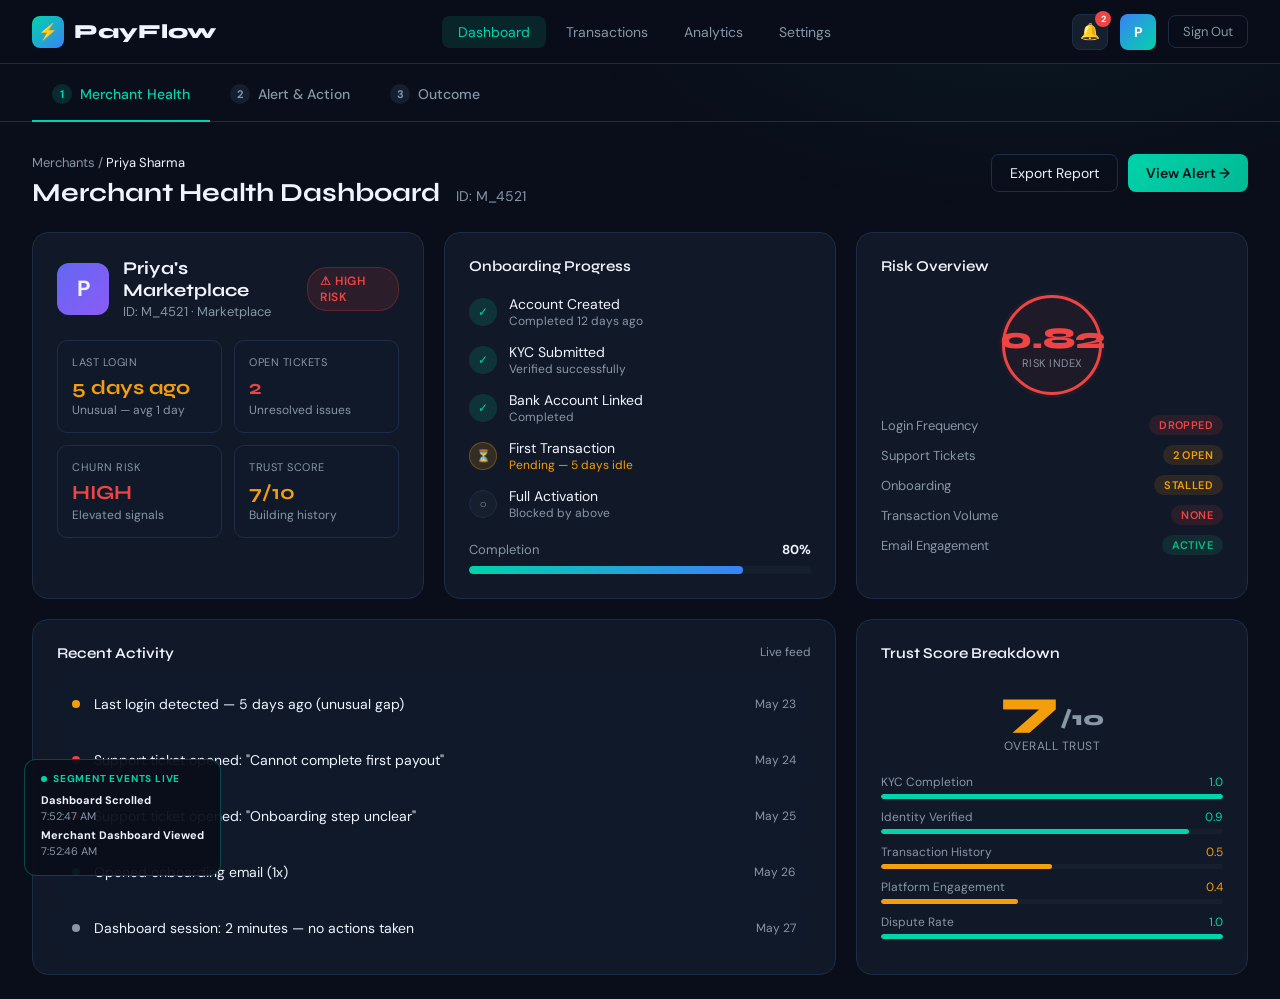
==== commit f05c7954: "Update dashboard.html" ====
--- a/dashboard.html
+++ b/dashboard.html
@@ -475,11 +475,10 @@
 
 <!-- Segment Analytics -->
 <script>
-!function(){var i="analytics",analytics=window[i]=window[i]||[];if(!analytics.initialize)if(analytics.invoked)console.error("Segment snippet included twice.");else{analytics.invoked=!0;analytics.methods=["track","page","identify"];analytics.factory=function(e){return function(){var n=Array.prototype.slice.call(arguments);n.unshift(e);analytics.push(n);return analytics}};for(var n=0;n<analytics.methods.length;n++){analytics[analytics.methods[n]]=analytics.factory(analytics.methods[n])}analytics.load=function(key){var t=document.createElement("script");t.async=!0;t.src="https://cdn.segment.com/analytics.js/v1/"+key+"/analytics.min.js";var r=document.getElementsByTagName("script")[0];r.parentNode.insertBefore(t,r)};analytics.load("bCIQ3VUibreTA3bCSBKXZNj5gRkUw1O6");analytics.page("Merchant Dashboard", {
-  screen: "dashboard_overview",
-  use_case: "UC1_Merchant_Lifecycle",
-  platform: "PayFlow Merchant Portal"
-});}}();
+  !function(){var i="analytics",analytics=window[i]=window[i]||[];if(!analytics.initialize)if(analytics.invoked)window.console&&console.error&&console.error("Segment snippet included twice.");else{analytics.invoked=!0;analytics.methods=["trackSubmit","trackClick","trackLink","trackForm","pageview","identify","reset","group","track","ready","alias","debug","page","screen","once","off","on","addSourceMiddleware","addIntegrationMiddleware","setAnonymousId","addDestinationMiddleware","register"];analytics.factory=function(e){return function(){if(window[i].initialized)return window[i][e].apply(window[i],arguments);var n=Array.prototype.slice.call(arguments);if(["track","screen","alias","group","page","identify"].indexOf(e)>-1){var c=document.querySelector("link[rel='canonical']");n.push({__t:"bpc",c:c&&c.getAttribute("href")||void 0,p:location.pathname,u:location.href,s:location.search,t:document.title,r:document.referrer})}n.unshift(e);analytics.push(n);return analytics}};for(var n=0;n<analytics.methods.length;n++){var key=analytics.methods[n];analytics[key]=analytics.factory(key)}analytics.load=function(key,n){var t=document.createElement("script");t.type="text/javascript";t.async=!0;t.setAttribute("data-global-segment-analytics-key",i);t.src="https://cdn.segment.com/analytics.js/v1/" + key + "/analytics.min.js";var r=document.getElementsByTagName("script")[0];r.parentNode.insertBefore(t,r);analytics._loadOptions=n};analytics._writeKey="A6OwrhlAmXxkxkwm3Vnnizkmy18shHkI";;analytics.SNIPPET_VERSION="5.2.0";
+  analytics.load("A6OwrhlAmXxkxkwm3Vnnizkmy18shHkI");
+  analytics.page();
+  }}();
 </script>
 </head>
 <body>
